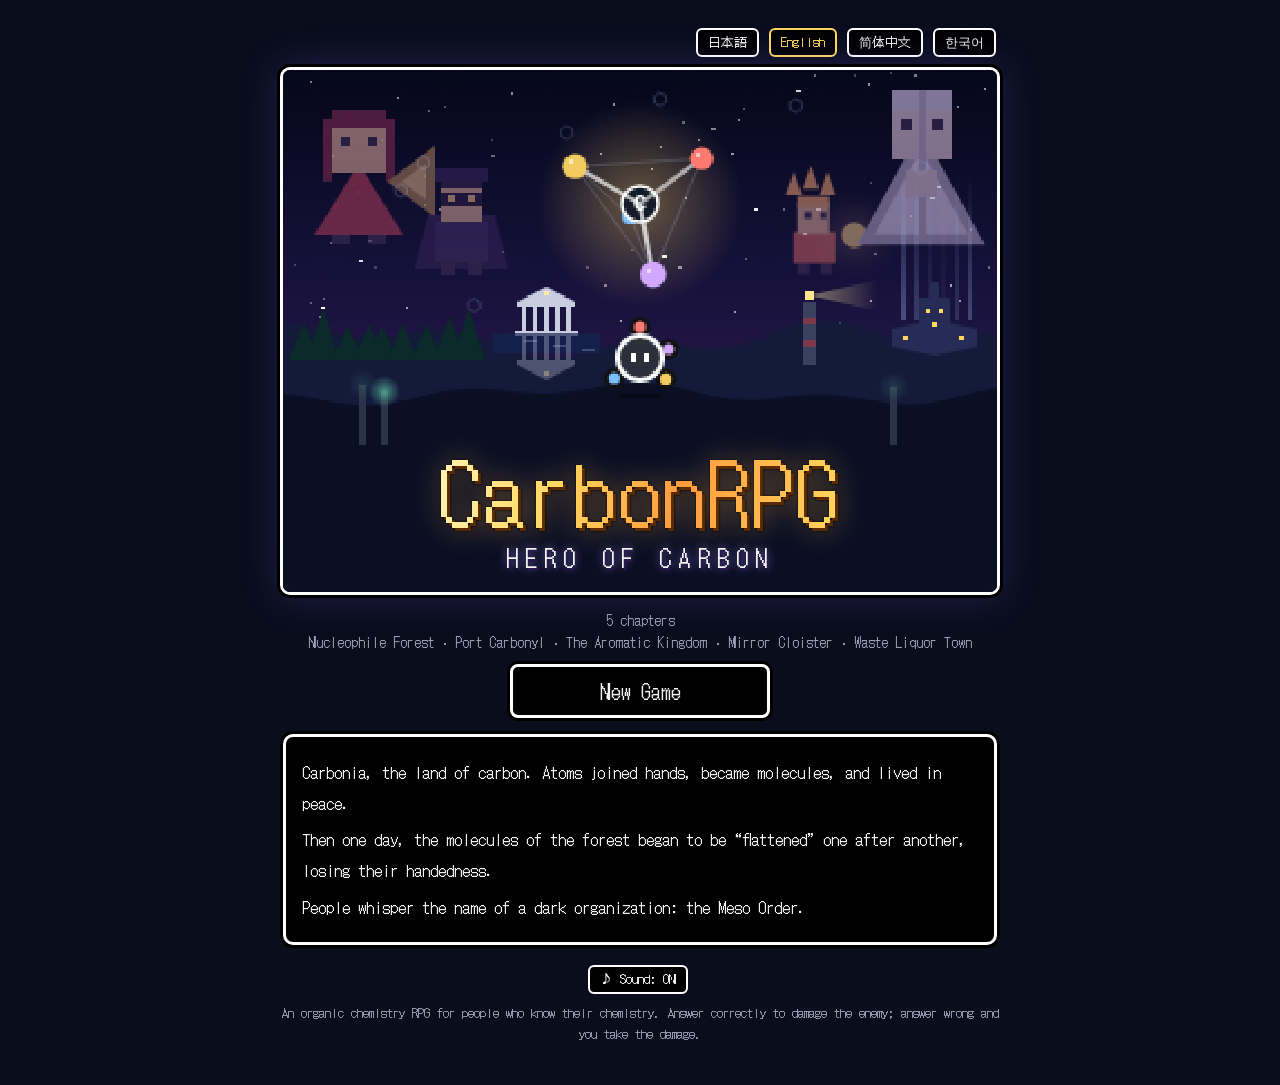
==== en/index.html @ 81fe3114 "Link previews in English, Chinese and Korean: en/ zh/ ko/ entry pages with their own OGP tags and im" ====
<!doctype html>
<html lang="en">
<head>
  <meta charset="utf-8">
  <meta name="viewport" content="width=device-width, initial-scale=1">
  <title>CarbonRPG — Hero of Carbon</title>
  <meta name="description" content="An organic chemistry RPG for people who know their chemistry. Carbo, a chiral carbon with four hands, takes on the dark Meso Order with organic chemistry questions.">
  <!-- リンクを共有したときのプレビュー（en）。開いた人は、言語を en にしてゲームへ移る -->
  <meta property="og:type" content="website">
  <meta property="og:url" content="https://kkaakkeehh-beep.github.io/CarbonRPG/en/">
  <meta property="og:title" content="CarbonRPG — Hero of Carbon">
  <meta property="og:description" content="An organic chemistry RPG for people who know their chemistry. Carbo, a chiral carbon with four hands, takes on the dark Meso Order with organic chemistry questions.">
  <meta property="og:image" content="https://kkaakkeehh-beep.github.io/CarbonRPG/og-en.png">
  <meta property="og:image:width" content="1200">
  <meta property="og:image:height" content="630">
  <meta property="og:image:alt" content="CarbonRPG — Hero of Carbon. A spinning tetrahedral carbon and the leaders of the Meso Order in the night sky">
  <meta property="og:locale" content="en_US">
  <meta property="og:locale:alternate" content="ja_JP">
  <meta property="og:locale:alternate" content="zh_CN">
  <meta property="og:locale:alternate" content="ko_KR">
  <meta name="twitter:card" content="summary_large_image">
  <link rel="alternate" hreflang="ja" href="https://kkaakkeehh-beep.github.io/CarbonRPG/">
  <link rel="alternate" hreflang="en" href="https://kkaakkeehh-beep.github.io/CarbonRPG/en/">
  <link rel="alternate" hreflang="zh-Hans" href="https://kkaakkeehh-beep.github.io/CarbonRPG/zh/">
  <link rel="alternate" hreflang="ko" href="https://kkaakkeehh-beep.github.io/CarbonRPG/ko/">
  <link rel="alternate" hreflang="x-default" href="https://kkaakkeehh-beep.github.io/CarbonRPG/">
  <script>try { localStorage.setItem('carbonrpg-lang', 'en'); } catch (e) { /* 何もしない */ } location.replace('../' + location.hash);</script>
</head>
<body style="background:#0a0d1c;color:#f4f4f4;font-family:sans-serif;text-align:center;padding:40px">
  <p><a href="../" style="color:#ffd75e">Play CarbonRPG</a></p>
</body>
</html>
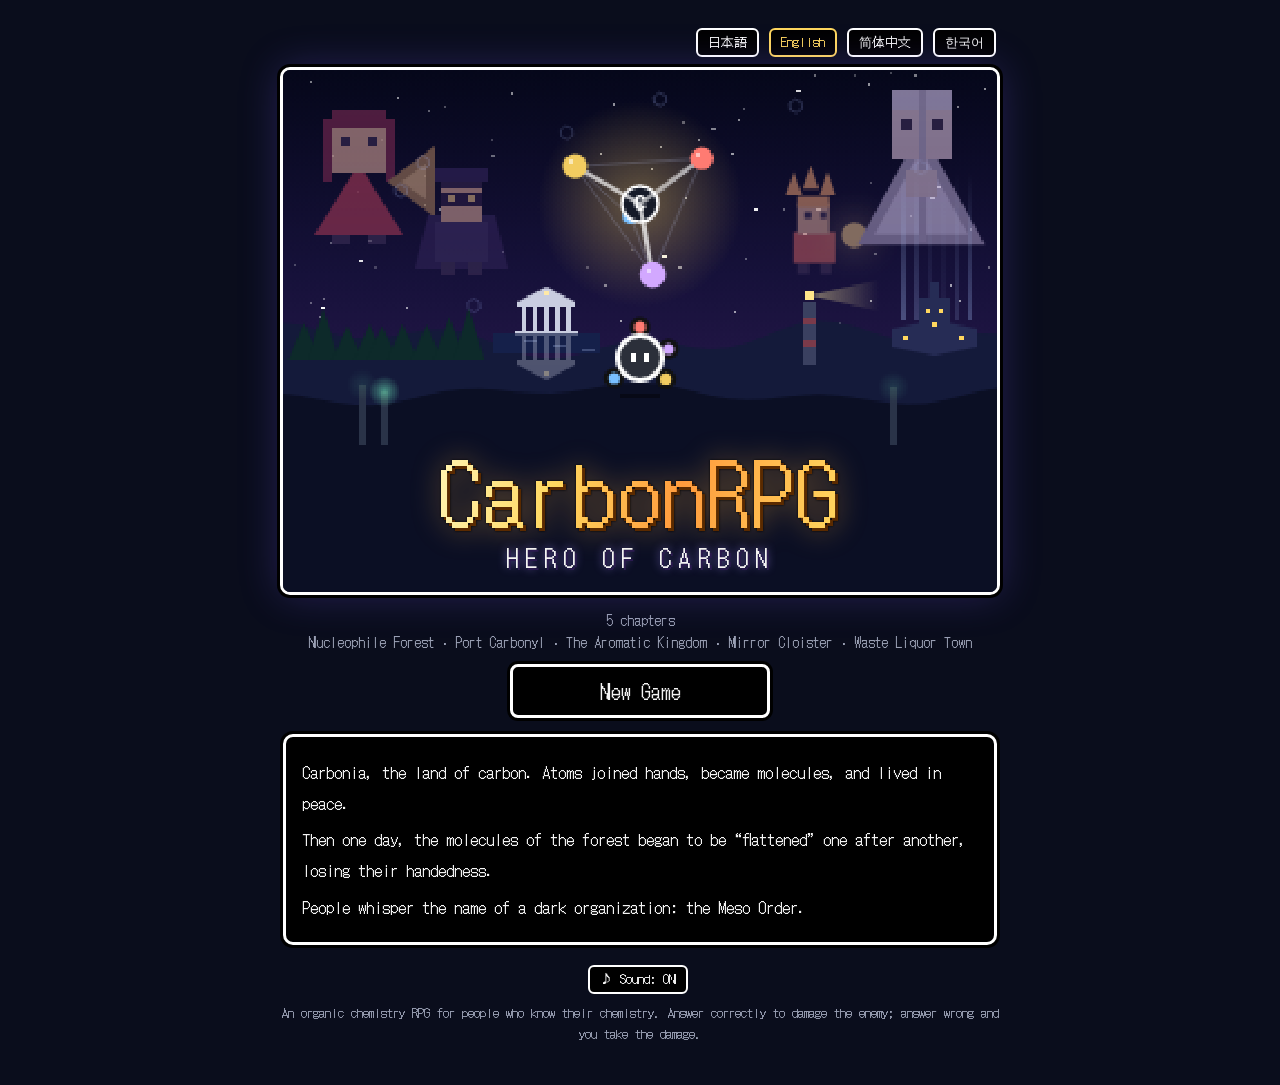
==== commit 71f1b140: "Search: real game pages for en/ zh/ ko/ (generated from index.html), keyword titles, canonical + hre" ====
--- a/en/index.html
+++ b/en/index.html
@@ -1,15 +1,23 @@
 <!doctype html>
-<html lang="en">
+<html lang="en" data-lang="en">
 <head>
   <meta charset="utf-8">
+  <!-- tools/lang_pages.py で index.html から作ったページ。直接は直さない -->
+  <base href="../">
   <meta name="viewport" content="width=device-width, initial-scale=1">
-  <title>CarbonRPG — Hero of Carbon</title>
-  <meta name="description" content="An organic chemistry RPG for people who know their chemistry. Carbo, a chiral carbon with four hands, takes on the dark Meso Order with organic chemistry questions.">
-  <!-- リンクを共有したときのプレビュー（en）。開いた人は、言語を en にしてゲームへ移る -->
+  <!-- lang:head -->
+  <title>CarbonRPG — Hero of Carbon | Organic Chemistry Quiz RPG</title>
+  <meta name="description" content="An organic chemistry RPG for people who know their chemistry. Carbo, a chiral carbon with four hands, takes on the dark Meso Order with organic chemistry questions. 5 chapters and 443 questions, from undergraduate to PhD level. Free in your browser, no sign-up.">
+  <link rel="canonical" href="https://kkaakkeehh-beep.github.io/CarbonRPG/en/">
+  <link rel="alternate" hreflang="ja" href="https://kkaakkeehh-beep.github.io/CarbonRPG/">
+  <link rel="alternate" hreflang="en" href="https://kkaakkeehh-beep.github.io/CarbonRPG/en/">
+  <link rel="alternate" hreflang="zh-Hans" href="https://kkaakkeehh-beep.github.io/CarbonRPG/zh/">
+  <link rel="alternate" hreflang="ko" href="https://kkaakkeehh-beep.github.io/CarbonRPG/ko/">
+  <link rel="alternate" hreflang="x-default" href="https://kkaakkeehh-beep.github.io/CarbonRPG/">
   <meta property="og:type" content="website">
   <meta property="og:url" content="https://kkaakkeehh-beep.github.io/CarbonRPG/en/">
   <meta property="og:title" content="CarbonRPG — Hero of Carbon">
-  <meta property="og:description" content="An organic chemistry RPG for people who know their chemistry. Carbo, a chiral carbon with four hands, takes on the dark Meso Order with organic chemistry questions.">
+  <meta property="og:description" content="An organic chemistry RPG for people who know their chemistry. Carbo, a chiral carbon with four hands, takes on the dark Meso Order with organic chemistry questions. 5 chapters and 443 questions, from undergraduate to PhD level. Free in your browser, no sign-up.">
   <meta property="og:image" content="https://kkaakkeehh-beep.github.io/CarbonRPG/og-en.png">
   <meta property="og:image:width" content="1200">
   <meta property="og:image:height" content="630">
@@ -19,14 +27,61 @@
   <meta property="og:locale:alternate" content="zh_CN">
   <meta property="og:locale:alternate" content="ko_KR">
   <meta name="twitter:card" content="summary_large_image">
-  <link rel="alternate" hreflang="ja" href="https://kkaakkeehh-beep.github.io/CarbonRPG/">
-  <link rel="alternate" hreflang="en" href="https://kkaakkeehh-beep.github.io/CarbonRPG/en/">
-  <link rel="alternate" hreflang="zh-Hans" href="https://kkaakkeehh-beep.github.io/CarbonRPG/zh/">
-  <link rel="alternate" hreflang="ko" href="https://kkaakkeehh-beep.github.io/CarbonRPG/ko/">
-  <link rel="alternate" hreflang="x-default" href="https://kkaakkeehh-beep.github.io/CarbonRPG/">
-  <script>try { localStorage.setItem('carbonrpg-lang', 'en'); } catch (e) { /* 何もしない */ } location.replace('../' + location.hash);</script>
+  <script type="application/ld+json">{"@context": "https://schema.org", "@type": "VideoGame", "name": "CarbonRPG", "alternateName": ["炭素の勇者", "Hero of Carbon", "碳之勇者", "탄소의 용사"], "url": "https://kkaakkeehh-beep.github.io/CarbonRPG/en/", "image": "https://kkaakkeehh-beep.github.io/CarbonRPG/og-en.png", "description": "An organic chemistry RPG for people who know their chemistry. Carbo, a chiral carbon with four hands, takes on the dark Meso Order with organic chemistry questions. 5 chapters and 443 questions, from undergraduate to PhD level. Free in your browser, no sign-up.", "inLanguage": ["ja", "en", "zh-Hans", "ko"], "genre": ["RPG", "Quiz", "Educational"], "gamePlatform": "Web browser", "applicationCategory": "Game", "operatingSystem": "Any", "isAccessibleForFree": true, "offers": {"@type": "Offer", "price": "0", "priceCurrency": "USD"}}</script>
+  <!-- /lang:head -->
+  <link rel="preconnect" href="https://fonts.googleapis.com">
+  <link rel="preconnect" href="https://fonts.gstatic.com" crossorigin>
+  <link href="https://fonts.googleapis.com/css2?family=DotGothic16&display=swap" rel="stylesheet">
+  <link rel="stylesheet" href="style.css">
 </head>
-<body style="background:#0a0d1c;color:#f4f4f4;font-family:sans-serif;text-align:center;padding:40px">
-  <p><a href="../" style="color:#ffd75e">Play CarbonRPG</a></p>
+<body>
+  <main id="app"></main>
+  <!-- lang:body -->
+  <noscript><p>An organic chemistry RPG for people who know their chemistry. Carbo, a chiral carbon with four hands, takes on the dark Meso Order with organic chemistry questions. 5 chapters and 443 questions, from undergraduate to PhD level. Free in your browser, no sign-up.</p><p>Turn on JavaScript to play.</p></noscript>
+  <!-- /lang:body -->
+  <script src="lib/smiles-drawer.min.js"></script>
+  <script src="js/i18n.js"></script>
+  <script src="js/lang/en-ui.js"></script>
+  <script src="js/lang/en-story1.js"></script>
+  <script src="js/lang/en-q1.js"></script>
+  <script src="js/lang/en-story2.js"></script>
+  <script src="js/lang/en-q2.js"></script>
+  <script src="js/lang/en-story3.js"></script>
+  <script src="js/lang/en-q3.js"></script>
+  <script src="js/lang/en-story4.js"></script>
+  <script src="js/lang/en-q4.js"></script>
+  <script src="js/lang/en-story5.js"></script>
+  <script src="js/lang/en-q5.js"></script>
+  <script src="js/lang/zh-ui.js"></script>
+  <script src="js/lang/zh-story1.js"></script>
+  <script src="js/lang/zh-q1.js"></script>
+  <script src="js/lang/zh-story2.js"></script>
+  <script src="js/lang/zh-q2.js"></script>
+  <script src="js/lang/zh-story3.js"></script>
+  <script src="js/lang/zh-q3.js"></script>
+  <script src="js/lang/zh-story4.js"></script>
+  <script src="js/lang/zh-q4.js"></script>
+  <script src="js/lang/zh-story5.js"></script>
+  <script src="js/lang/zh-q5.js"></script>
+  <script src="js/lang/ko-ui.js"></script>
+  <script src="js/lang/ko-story1.js"></script>
+  <script src="js/lang/ko-q1.js"></script>
+  <script src="js/lang/ko-story2.js"></script>
+  <script src="js/lang/ko-q2.js"></script>
+  <script src="js/lang/ko-story3.js"></script>
+  <script src="js/lang/ko-q3.js"></script>
+  <script src="js/lang/ko-story4.js"></script>
+  <script src="js/lang/ko-q4.js"></script>
+  <script src="js/lang/ko-story5.js"></script>
+  <script src="js/lang/ko-q5.js"></script>
+  <script src="js/questions.js"></script>
+  <script src="js/data.js"></script>
+  <script src="js/sprites.js"></script>
+  <script src="js/maps.js"></script>
+  <script src="js/story.js"></script>
+  <script src="js/sound.js"></script>
+  <script src="js/mol.js"></script>
+  <script src="js/dev.js"></script>
+  <script src="js/game.js"></script>
 </body>
 </html>
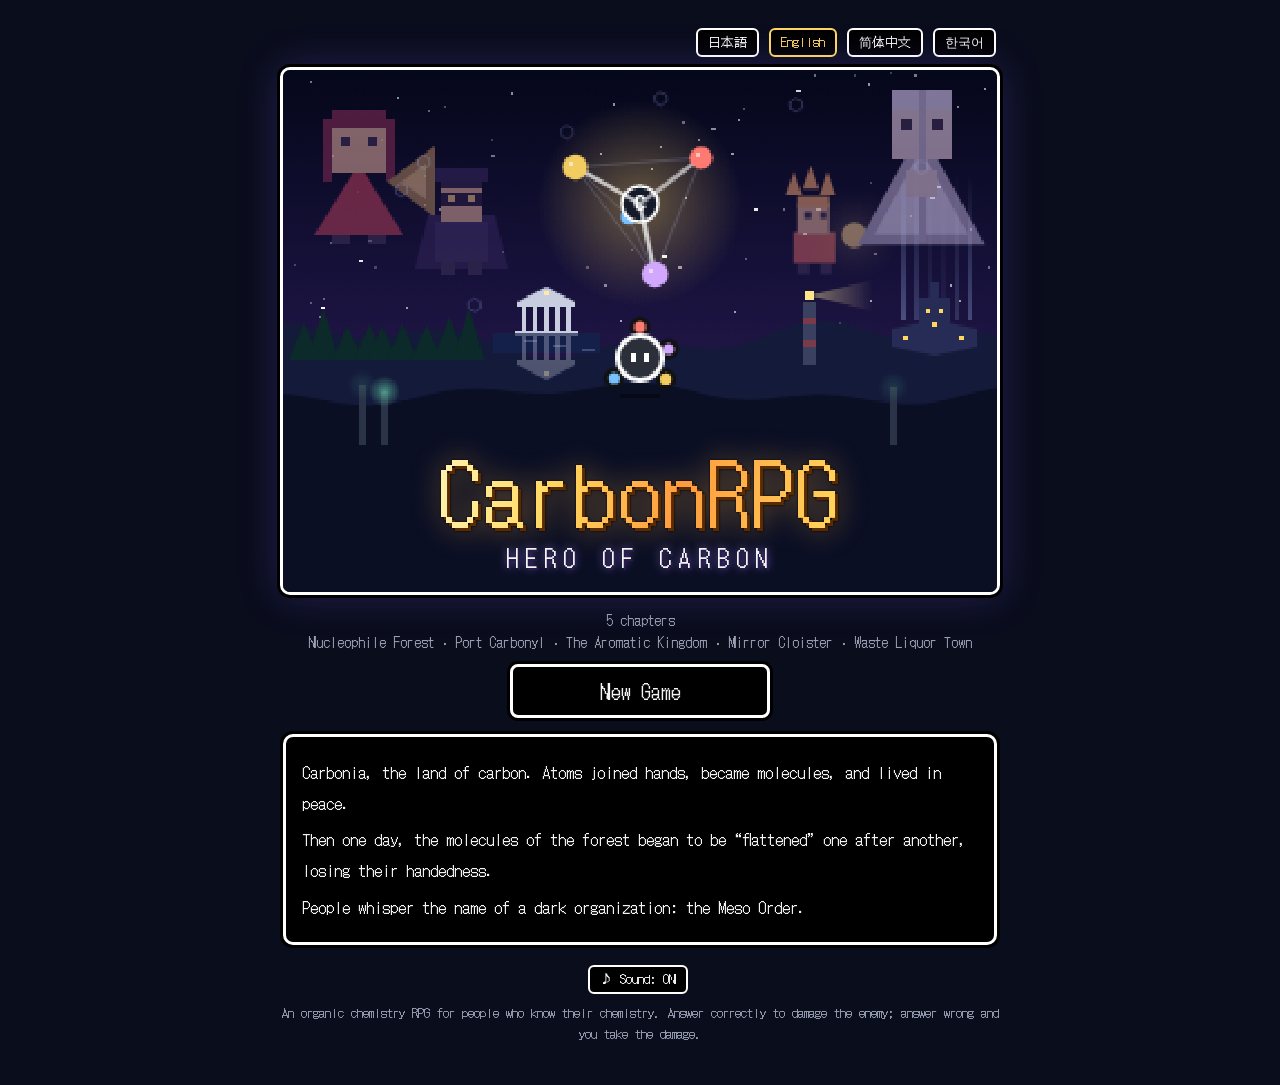
==== commit 5bafab61: "Add Google Search Console verification tag Co-Authored-By: Claude Opus 5.5 <noreply@anthropic.com>" ====
--- a/en/index.html
+++ b/en/index.html
@@ -5,6 +5,8 @@
   <!-- tools/lang_pages.py で index.html から作ったページ。直接は直さない -->
   <base href="../">
   <meta name="viewport" content="width=device-width, initial-scale=1">
+  <!-- Google Search Console の持ち主の確認（消すと登録が外れる） -->
+  <meta name="google-site-verification" content="_IIr9AtU108X0Oa-nL3TBjoRgML2C3S3YNLNaIm7PDY">
   <!-- lang:head -->
   <title>CarbonRPG — Hero of Carbon | Organic Chemistry Quiz RPG</title>
   <meta name="description" content="An organic chemistry RPG for people who know their chemistry. Carbo, a chiral carbon with four hands, takes on the dark Meso Order with organic chemistry questions. 5 chapters and 443 questions, from undergraduate to PhD level. Free in your browser, no sign-up.">
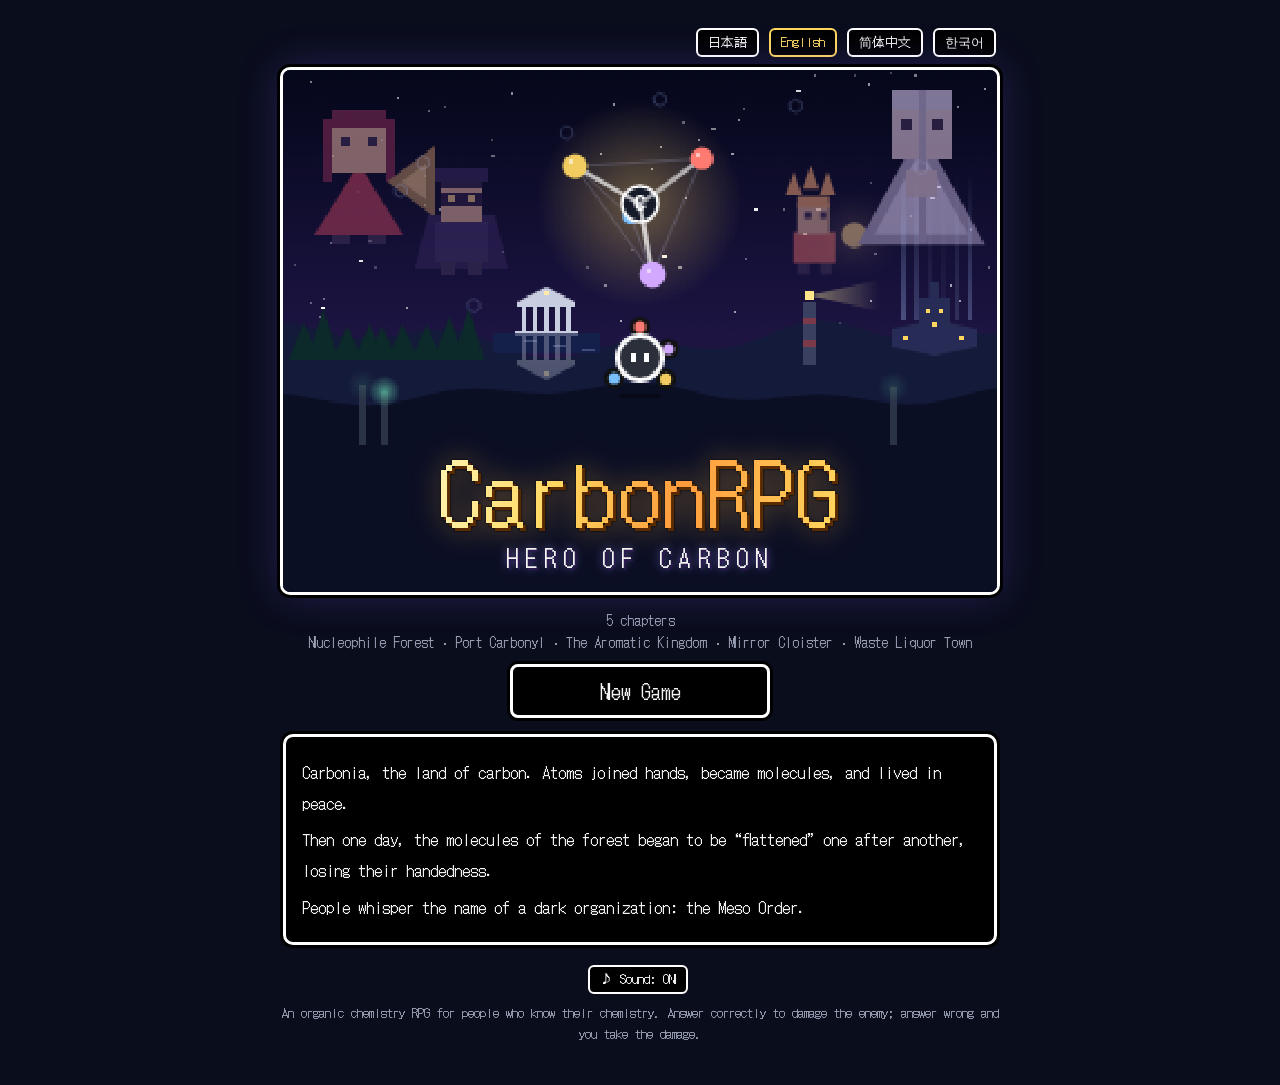
==== commit a9e6e884: "Add a site icon: pixel-art Carbo favicon (16/32/48) and home-screen icons Co-Authored-By: Claude Opu" ====
--- a/en/index.html
+++ b/en/index.html
@@ -34,6 +34,9 @@
   <link rel="preconnect" href="https://fonts.googleapis.com">
   <link rel="preconnect" href="https://fonts.gstatic.com" crossorigin>
   <link href="https://fonts.googleapis.com/css2?family=DotGothic16&display=swap" rel="stylesheet">
+  <link rel="icon" href="favicon.ico" sizes="16x16 32x32 48x48">
+  <link rel="icon" type="image/png" sizes="192x192" href="icon-192.png">
+  <link rel="apple-touch-icon" href="apple-touch-icon.png">
   <link rel="stylesheet" href="style.css">
 </head>
 <body>
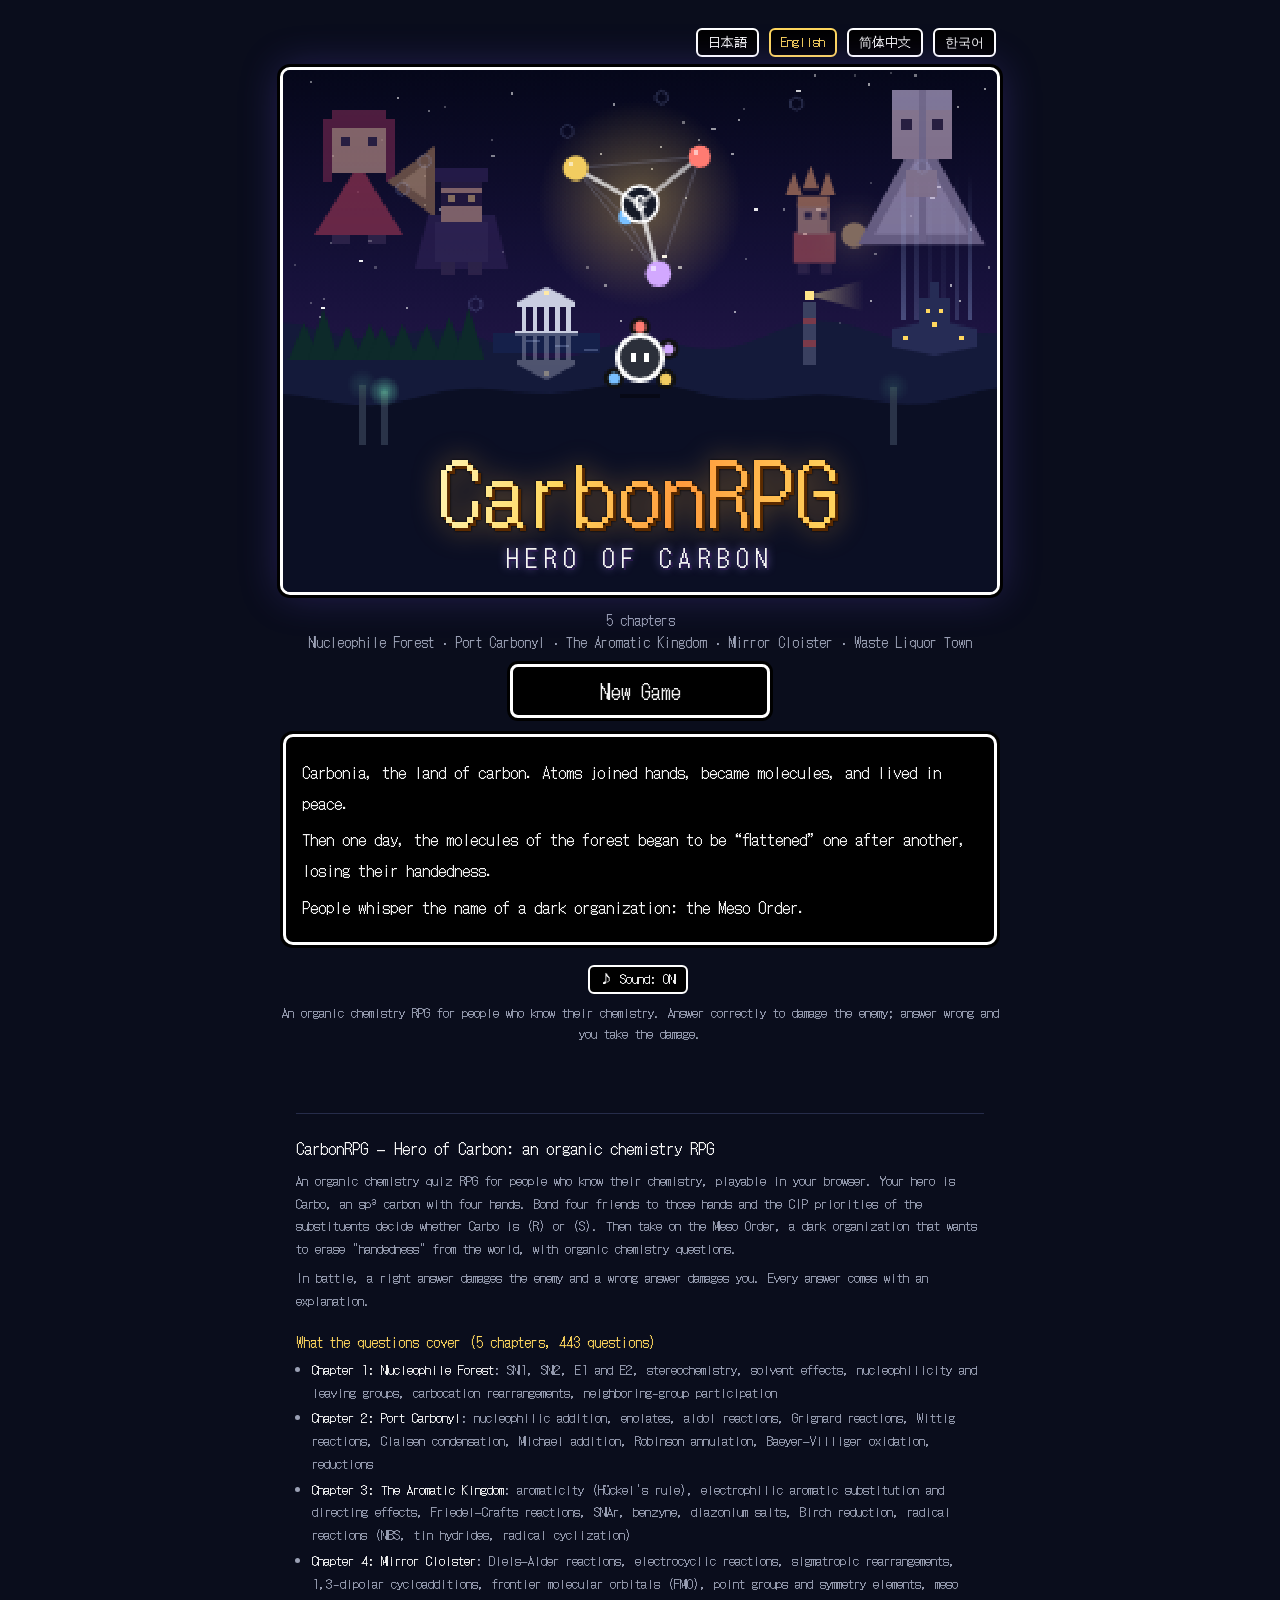
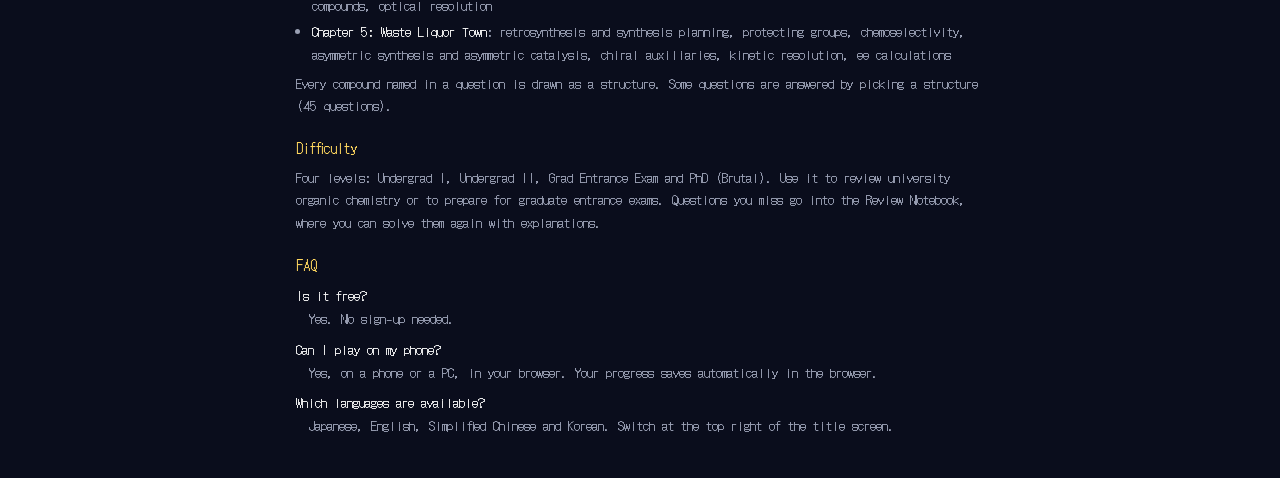
==== commit 0279c8fe: "Search: add an about section under the title screen (what the game is, question coverage per chapter" ====
--- a/en/index.html
+++ b/en/index.html
@@ -42,7 +42,29 @@
 <body>
   <main id="app"></main>
   <!-- lang:body -->
-  <noscript><p>An organic chemistry RPG for people who know their chemistry. Carbo, a chiral carbon with four hands, takes on the dark Meso Order with organic chemistry questions. 5 chapters and 443 questions, from undergraduate to PhD level. Free in your browser, no sign-up.</p><p>Turn on JavaScript to play.</p></noscript>
+  <noscript><p>Turn on JavaScript to play.</p></noscript>
+  <section class="about" aria-labelledby="about-h">
+    <h2 id="about-h">CarbonRPG — Hero of Carbon: an organic chemistry RPG</h2>
+    <p>An organic chemistry quiz RPG for people who know their chemistry, playable in your browser. Your hero is Carbo, an sp³ carbon with four hands. Bond four friends to those hands and the CIP priorities of the substituents decide whether Carbo is (R) or (S). Then take on the Meso Order, a dark organization that wants to erase &quot;handedness&quot; from the world, with organic chemistry questions.</p>
+    <p>In battle, a right answer damages the enemy and a wrong answer damages you. Every answer comes with an explanation.</p>
+    <h3>What the questions cover (5 chapters, 443 questions)</h3>
+    <ul>
+      <li><b>Chapter 1: Nucleophile Forest</b>: SN1, SN2, E1 and E2, stereochemistry, solvent effects, nucleophilicity and leaving groups, carbocation rearrangements, neighboring-group participation</li>
+      <li><b>Chapter 2: Port Carbonyl</b>: nucleophilic addition, enolates, aldol reactions, Grignard reactions, Wittig reactions, Claisen condensation, Michael addition, Robinson annulation, Baeyer–Villiger oxidation, reductions</li>
+      <li><b>Chapter 3: The Aromatic Kingdom</b>: aromaticity (Hückel's rule), electrophilic aromatic substitution and directing effects, Friedel–Crafts reactions, SNAr, benzyne, diazonium salts, Birch reduction, radical reactions (NBS, tin hydrides, radical cyclization)</li>
+      <li><b>Chapter 4: Mirror Cloister</b>: Diels–Alder reactions, electrocyclic reactions, sigmatropic rearrangements, 1,3-dipolar cycloadditions, frontier molecular orbitals (FMO), point groups and symmetry elements, meso compounds, optical resolution</li>
+      <li><b>Chapter 5: Waste Liquor Town</b>: retrosynthesis and synthesis planning, protecting groups, chemoselectivity, asymmetric synthesis and asymmetric catalysis, chiral auxiliaries, kinetic resolution, ee calculations</li>
+    </ul>
+    <p>Every compound named in a question is drawn as a structure. Some questions are answered by picking a structure (45 questions).</p>
+    <h3>Difficulty</h3>
+    <p>Four levels: Undergrad I, Undergrad II, Grad Entrance Exam and PhD (Brutal). Use it to review university organic chemistry or to prepare for graduate entrance exams. Questions you miss go into the Review Notebook, where you can solve them again with explanations.</p>
+    <h3>FAQ</h3>
+    <dl>
+      <dt>Is it free?</dt><dd>Yes. No sign-up needed.</dd>
+      <dt>Can I play on my phone?</dt><dd>Yes, on a phone or a PC, in your browser. Your progress saves automatically in the browser.</dd>
+      <dt>Which languages are available?</dt><dd>Japanese, English, Simplified Chinese and Korean. Switch at the top right of the title screen.</dd>
+    </dl>
+  </section>
   <!-- /lang:body -->
   <script src="lib/smiles-drawer.min.js"></script>
   <script src="js/i18n.js"></script>
